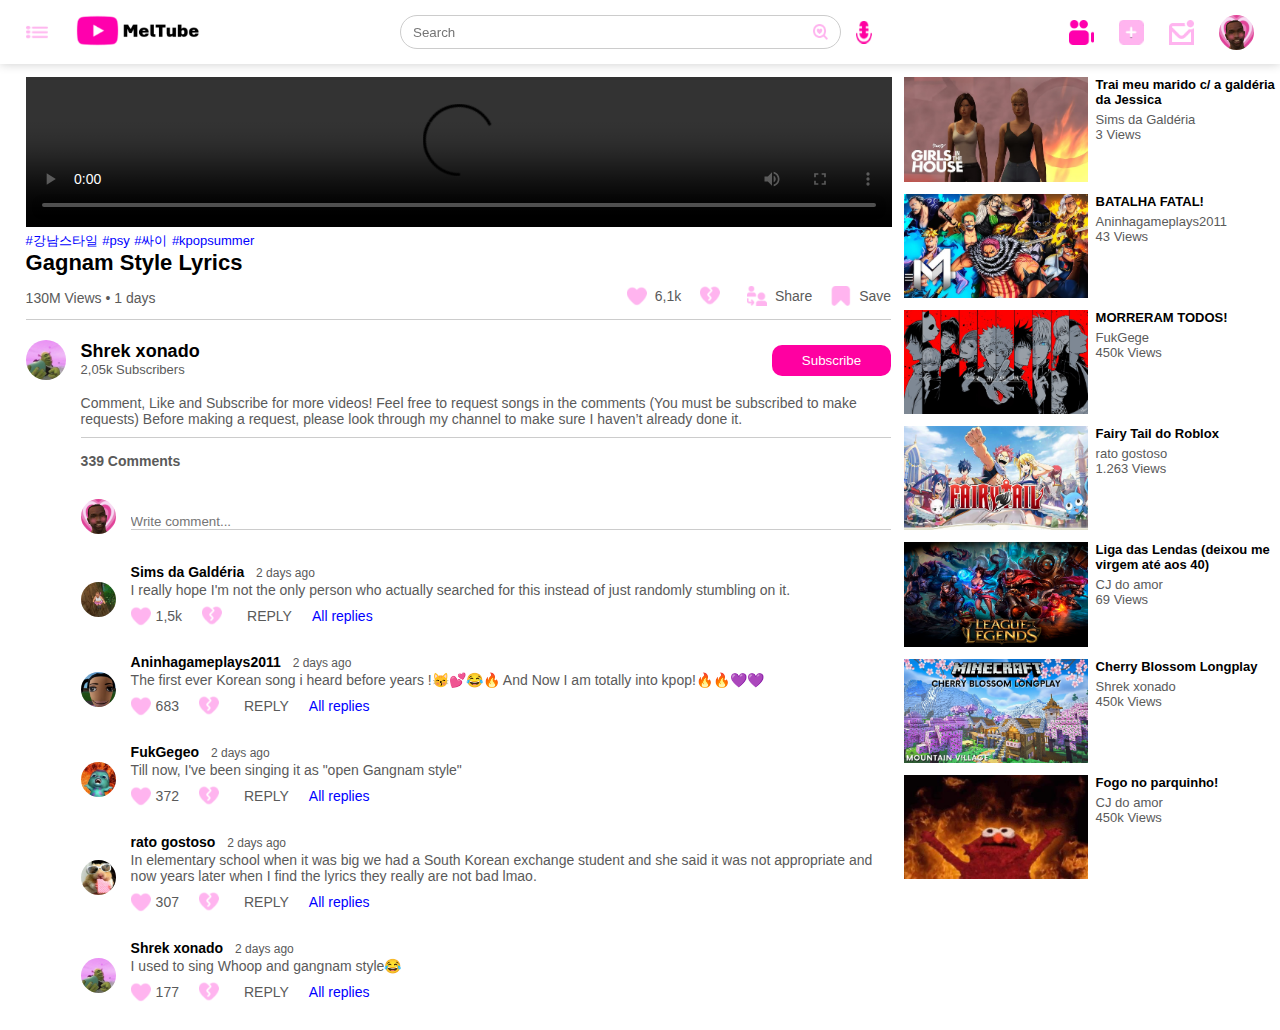
==== meltube/play-video1.html @ a17dc1f7 "m" ====
<!DOCTYPE html>
<html>

<head>
    <link rel="icon"  href="../img_meltube/youtube (1).png">
    <meta charset="UTF-8">
    <meta http-equiv="X-UA-Compatible" content="IE=edge">
    <meta name="viewport" content="width=device-width, initial-scale=1.0">
    <title>Play Video - Youtube Channel</title>
    <link rel="stylesheet" href="style3.css">
</head>

<body>
    
    <nav class="flex-div">
        <div class="nav-left flex-div">
            <img src="../img_meltube/menu.png"   alt="" class="menu-icon">
            <a href="../meltube/index.html"><img src="../img_meltube/logo.png"  alt="" class="logo"></a>
        </div>

        <div class="nav-middle flex-div">
            <div class="search-box flex-div">
                <input type="text" placeholder="Search">
                <img src="../img_meltube/search.png"  alt="" >
            </div>
            <img src="../img_meltube/voice.png"   alt="" class="mic-icon">
        </div>

        <div class="nav-right flex-div">
            <img src="../img_meltube/upload.png"  alt="" >
            <img src="../img_meltube/more.png"  alt="" >
            <img src="../img_meltube/notification.png"  alt="" >
            <img src="../img_meltube/lol.png"   alt="" class="user-icon">
        </div>
    </nav>

    <div class="container: play-container">
        <div class="row">
            <div class="play-video">
                <video controls autoplay>
                    <source src="../meltubevideos/PSY(ì¸ì´) - GANGNAM STYLE(ê°ë¨ì¤íì¼) Colour Coded Lyrics (Han_Rom_Eng) by Taefiedlyrics.mp4">
                </video>

                <div class="tags">
                    <a href="">#강남스타일</a> 
                    <a href="">#psy</a> 
                    <a href="">#싸이</a> 
                    <a href="">#kpopsummer</a>
                </div>
                <h3>Gagnam Style Lyrics</h3>
                <div class="play-video-info">
                    <p>130M Views &bull; 1 days</p>
                    <div>
                        <a href=""><img src="../img_meltube/like.png" alt="">6,1k</a>
                        <a href=""><img src="../img_meltube/dislike.png" alt=""></a>
                        <a href=""><img src="../img_meltube/share.png" alt="">Share</a>
                        <a href=""><img src="../img_meltube/save.png" alt="">Save</a>
                    </div>
                </div>
                <hr>
                <div class="plubisher">
                    <img src="../img_meltube/lol2.png" alt="">
                    <div>
                        <a href="https://www.youtube.com/@taefiedcontents9467"><p>Shrek xonado</p></a>
                        <span>2,05k Subscribers</span>
                    </div>
                    <a href="https://www.youtube.com/@taefiedcontents9467"><button type="button">Subscribe</button></a>
                </div>
                <div class="vid-descripition">
                    <p>Comment, Like and Subscribe for more videos!
                        Feel free to request songs in the comments (You must be subscribed to make requests)
                        Before making a request, please look through my channel to make sure I haven’t already done it.</p>
                    <hr>
                    <h4>339 Comments</h4>

                    <div class="add-comment">
                        <img src="../img_meltube/lol.png" alt="">
                        <input type="text" placeholder="Write comment...">
                    </div>

                    <div class="old-comment">
                        <img src="../img_meltube/lol3.png" alt="">
                        <div>
                            <h3>Sims da Galdéria <span>2 days ago</span></h3>
                            <P>I really hope I'm not the only person who actually searched for this instead of just randomly stumbling on it.</P>
                            <div class="acomment-action">
                                <img src="../img_meltube/like.png" alt="">
                                <span>1,5k</span>
                                <img src="../img_meltube/dislike.png" alt="">
                                <span></span>
                                <span>REPLY</span>
                                <a href="">All replies</a>
                            </div>
                        </div>
                    </div> 

                    <div class="old-comment">
                        <img src="../img_meltube/lol4.png" alt="">
                        <div>
                            <h3>Aninhagameplays2011 <span>2 days ago</span></h3>
                            <P>The first ever Korean song i heard before years !😽💕😂🔥 And 
                                Now I am totally into kpop!🔥🔥💜💜</P>
                            <div class="acomment-action">
                                <img src="../img_meltube/like.png" alt="">
                                <span>683</span>
                                <img src="../img_meltube/dislike.png" alt="">
                                <span></span>
                                <span>REPLY</span>
                                <a href="">All replies</a>
                            </div>
                        </div>
                    </div>

                    <div class="old-comment">
                        <img src="../img_meltube/lol5.png" alt="">
                        <div>
                            <h3>FukGegeo <span>2 days ago</span></h3>
                            <P>Till now, I've been singing it as "open Gangnam style"</P>
                            <div class="acomment-action">
                                <img src="../img_meltube/like.png" alt="">
                                <span>372</span>
                                <img src="../img_meltube/dislike.png" alt="">
                                <span></span>
                                <span>REPLY</span>
                                <a href="">All replies</a>
                            </div>
                        </div>
                    </div>

                    <div class="old-comment">
                        <img src="../img_meltube/lol6.png" alt="">
                        <div>
                            <h3>rato gostoso <span>2 days ago</span></h3>
                            <P>In elementary school when it was big we had a South Korean exchange student and she said it was not appropriate and now years later when I find the lyrics they really are not bad lmao.</P>
                            <div class="acomment-action">
                                <img src="../img_meltube/like.png" alt="">
                                <span>307</span>
                                <img src="../img_meltube/dislike.png" alt="">
                                <span></span>
                                <span>REPLY</span>
                                <a href="">All replies</a>
                            </div>
                        </div>
                    </div>

                    <div class="old-comment">
                        <img src="../img_meltube/lol2.png" alt="">
                        <div>
                            <h3>Shrek xonado <span>2 days ago</span></h3>
                            <P>I used to sing Whoop and gangnam style😂</P>
                            <div class="acomment-action">
                                <img src="../img_meltube/like.png" alt="">
                                <span>177</span>
                                <img src="../img_meltube/dislike.png" alt="">
                                <span></span>
                                <span>REPLY</span>
                                <a href="">All replies</a>
                            </div>
                        </div>
                    </div>



                </div>



            </div>

            <div class="right-sidebar">


                <div class="side-video-list">
                    <a href="" class="small-thumbnail"><img src="../img_meltube/capa3.png" alt=""></a>
                    <div class="vid-info">
                        <a href="">Trai meu marido c/ a galdéria da Jessica</a>
                        <p>Sims da Galdéria</p>
                        <p>3 Views</p>
                    </div>
                </div>

                <div class="side-video-list">
                    <a href="" class="small-thumbnail"><img src="../img_meltube/capa4.png" alt=""></a>
                    <div class="vid-info">
                        <a href="">BATALHA FATAL!</a>
                        <p>Aninhagameplays2011</p>
                        <p>43 Views</p>
                    </div>
                </div>

                <div class="side-video-list">
                    <a href="" class="small-thumbnail"><img src="../img_meltube/capa5.png" alt=""></a>
                    <div class="vid-info">
                        <a href="">MORRERAM TODOS!</a>
                        <p>FukGege</p>
                        <p>450k Views</p>
                    </div>
                </div>

                <div class="side-video-list">
                    <a href="" class="small-thumbnail"><img src="../img_meltube/capa6.png" alt=""></a>
                    <div class="vid-info">
                        <a href="">Fairy Tail do Roblox</a>
                        <p>rato gostoso</p>
                        <p>1.263 Views</p>
                    </div>
                </div>

                <div class="side-video-list">
                    <a href="" class="small-thumbnail"><img src="../img_meltube/capa7.png" alt=""></a>
                    <div class="vid-info">
                        <a href="">Liga das Lendas (deixou me virgem até aos 40)</a>
                        <p>CJ do amor</p>
                        <p>69 Views</p>
                    </div>
                </div>

                <div class="side-video-list">
                    <a href="" class="small-thumbnail"><img src="../img_meltube/capa8.png" alt=""></a>
                    <div class="vid-info">
                        <a href="">Cherry Blossom Longplay</a>
                        <p>Shrek xonado</p>
                        <p>450k Views</p>
                    </div>
                </div>

                <div class="side-video-list">
                    <a href="../meltube/play-video.html" class="small-thumbnail"><img src="../img_meltube/capa.png" alt=""></a>
                    <div class="vid-info">
                        <a href="">Fogo no parquinho!</a>
                        <p>CJ do amor</p>
                        <p>450k Views</p>
                    </div>
                </div>

            </div>

        </div>
    </div>




</body>
</html>
---- meltube/style3.css ----
* {
    margin: 0;
    padding: 0;
    font-family: 'poppins', sans-serif;
    box-sizing: border-box;
}

a {
    text-decoration: none;
    color: #5a5a5a;
}

/*quando por o cursor em cima do icone ele apontar*/
img {
    cursor: pointer;
}

/*alinhar os icons ao centro*/
.flex-div {
    display: flex;
    align-items: center;
}

/*alinhar os icons para a parte de cima*/
nav {
    padding: 10px 2%;
    justify-content: space-between;
    box-shadow: 0 0 10px rgba(0, 0, 0, 0.2);
    background: #fff;
    position: sticky;
    top: 0;
    z-index: 10;
}

/*por os icones da direita masi alinhados e menores*/
.nav-right img {
    width: 25px;
    margin-right: 25px;
}

/*ficar o icon da imagem redondo*/
.nav-right .user-icon {
    width: 35px;
    border-radius: 50%;
    margin-right: 0;
}

/*alinhar o icone de menu e diminuir o tamanho*/
.nav-left .menu-icon {
    width: 22px;
    margin-right: 25px;
}

/*alinhar o icone de logo*/
.nav-left .logo {
    width: 130px;
}

/*muda o tamanho do mic*/
.nav-middle .mic-icon {
    width: 16px;
}

.nav-middle .search-box {
    border: 1px solid #ccc;
    margin-right: 15px;
    padding: 8px 12px;
    border-radius: 25px;
}

.nav-middle .search-box input {
    width: 400px;
    border: 0;
    outline: 0;
    background: transparent;
}

/*muda o tamanho da lupa*/
.nav-middle .search-box img {
    width: 15px;
}

/*sidebar*/
.sidebar {
    background: #fff;
    width: 15%;
    height: 100vh;
    position: fixed;
    top: 0;
    padding-left: 2%;
    padding-top: 80px;
}

.shortcut-links a img {
    width: 20px;
    margin-right: 20px;
}

.shortcut-links a {
    display: flex;
    align-items: center;
    margin-bottom: 20px;
    width: fit-content;
    flex-wrap: wrap;
}

.shortcut-links a:first-child {
    color: #FF00A1;
}

.sidebar hr {
    border: 0;
    height: 1px;
    background: #ccc;
    width: 85%;
}

.subscribed-list h3 {
    font-size: 13px;
    margin: 20px 0;
    color: #5a5a5a;
}

.subscribed-list a {
    display: flex;
    align-items: center;
    margin-bottom: 20px;
    width: fit-content;
    flex-wrap: wrap;
}

.subscribed-list a img {
    width: 25px;
    border-radius: 50%;
    margin-right: 20px;
}

.small-sidebar {
    width: 5%;
}

.small-sidebar a p {
    display: none;
}

.small-sidebar h3 {
    display: none;
}

.small-sidebar hr {
    width: 50%;
    margin-bottom: 25px;
}


/*main*/
.container {
    background-color: #f8f6f6;
    padding-left: 17%;
    padding-right: 2%;
    padding-top: 20px;
    padding-bottom: 20px;
}

.large-container {
    padding-left: 7%;
}

.banner {
    width: 100%;
}

.banner img {
    width: 100%;
    border-radius: 8px;
}

.list-container {
    display: grid;
    grid-template-columns: repeat(auto-fit, minmax(250px, 1fr));
    grid-column-gap: 16px;
    grid-row-start: 30px;
    margin-top: 15px;
}

.vid-list .thumbnail {
    width: 100%;
    border-radius: 5px;
}

.vid-list .flex-div {
    align-items: flex-start;
    margin-top: 7px;
}

.vid-list .flex-div img {
    width: 35px;
    margin-right: 10px;
    border-radius: 50%;
}

.vid-info {
    color: #5a5a5a;
    font-size: 13px;
    margin-bottom: 20px;
}

.vid-info a {
    color: #000;
    font-weight: 600;
    display: block;
    margin-bottom: 5px;
}

@media (max-width: 900px) {
    .menu-icon {
        display: none;
    }

    .sidebar {
        display: none;
    }

    .container, .large-container {
        padding-left: 5%;
        padding-right: 5%;
    }

    .nav-right img {
        display: none;
    }

    .nav-right .user-icon {
        display: block;
        width: 30px;
    }

    .nav-middle .search-box input {
        width: 100px;
    }

    .nav-middle .mic-icon {
        display: none;
    }

    .logo {
        width: 90px;
    }
}



/*play video page*/
.play-container {
    padding-left: 2%;
    padding-top: 1%;
}

.row {
    display: flex;
    justify-content: space-between;
    flex-wrap: wrap;
}

.play-video {
    flex-basis: 69%;
}

.right-sidebar {
    flex-basis: 30%;
}

.play-video video {
    width: 100%;
}

.side-video-list {
    display: flex;
    justify-content: space-between;
    margin-bottom: 8px;
}

.side-video-list img {
    width: 100%;
}

.side-video-list .small-thumbnail {
    flex-basis: 49%;
}

.side-video-list .vid-info {
    flex-basis: 49%;
}


.play-video .tags a {
    color: #0000ff;
    font-size: 13px;
}

.play-video h3 {
    font-weight: 600;
    font-size: 22px;
}


.play-video .play-video-info {
    display: flex;
    align-items: center;
    justify-content: space-between;
    flex-wrap: wrap;
    margin-top: 10px;
    font-size: 14px;
    color: #5a5a5a;
}

.play-video .play-video-info a img {
    width: 20px;
    margin-right: 8px;
}

.play-video .play-video-info a {
    display: inline-flex;
    align-items: center;
    margin-left: 15px;
}

.play-video hr {
    border: 0;
    height: 1px;
    background: #ccc;
    margin: 10px 0;
}

.plubisher {
    display: flex;
    align-items: center;
    margin-top: 20px;
}

.plubisher div {
    flex: 1;
    line-height: 18px;
}

.plubisher img {
    width: 40px;
    border-radius: 50%;
    margin-right: 15px;
}

.plubisher div p {
    color: #000;
    font-weight: 600;
    font-size: 18px;
}

.plubisher div span {
    font-size: 13px;
    color: #5a5a5a;
}

.plubisher button {
    background: #FF00A1;
    color: #fff;
    padding: 8px 30px;
    border-radius: 10px;
    border: none;
    outline: none;
    cursor: pointer;
}

.vid-descripition {
    padding-left: 55px;
    margin: 15px 0;
}

.vid-descripition p {
    font-size: 14px;
    margin-bottom: 5px;
    color: #5a5a5a;
}

.vid-descripition h4 {
    font-size: 14px;
    color: #5a5a5a;
    margin-top: 15px;
}

.add-comment {
    display: flex;
    align-items: center;
    margin: 30px 0;
}

.add-comment img {
    width: 35px;
    border-radius: 50%;
    margin-right: 15px;
}

.add-comment input {
    border: none;
    outline: none;
    border-bottom: 1px solid #ccc;
    width: 100%;
    padding-top: 10px;
    background: transparent;
}

.old-comment {
    display: flex;
    align-items: center;
    margin: 20px 0;
}

.old-comment img {
    width: 35px;
    border-radius: 50%;
    margin-right: 15px;
}

.old-comment h3 {
    font-size: 14px;
    margin-bottom: 2px;
}

.old-comment h3 span {
    font-size: 12px;
    color: #5a5a5a;
    font-weight: 500;
    margin-left: 8px;
}

.old-comment .acomment-action {
    display: flex;
    align-items: center;
    margin: 8px 0;
    font-size: 14px;
}

.old-comment .acomment-action img {
    border-radius: 0;
    width: 20px;
    margin-right: 5px;
}

.old-comment .acomment-action span {
    margin-right: 20px;
    color: #5a5a5a;
}

.old-comment .acomment-action a {
    color: #0000ff;
}

@media(max-width:900px){
    .play-video {
        flex-basis: 100%
    }

    .right-sidebar {
        flex-basis: 100%;
    }

    .play-container {
        padding-left: 5%;
    }

    .vid-descripition {
        padding-left: 0;
    }

    .play-video .play-video-info a {
        margin-left: 0;
        margin-right: 15px;
        margin-top: 15px;
    }
}
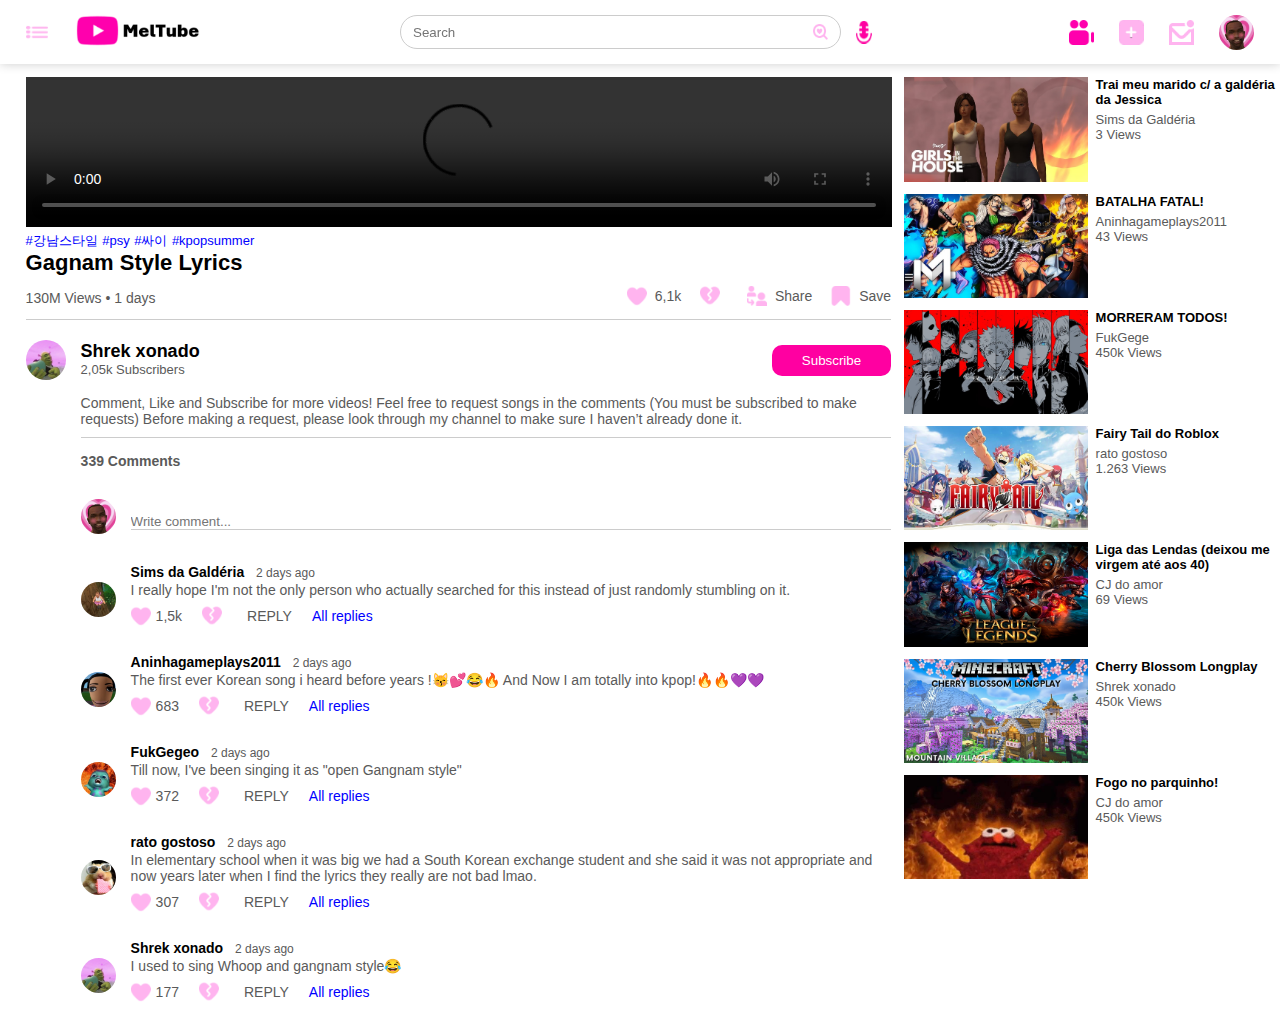
==== commit 55ee2217: "," ====
--- a/meltube/play-video1.html
+++ b/meltube/play-video1.html
@@ -38,7 +38,7 @@
         <div class="row">
             <div class="play-video">
                 <video controls autoplay>
-                    <source src="../meltubevideos/PSY(ì¸ì´) - GANGNAM STYLE(ê°ë¨ì¤íì¼) Colour Coded Lyrics (Han_Rom_Eng) by Taefiedlyrics.mp4">
+                    <source src="../meltubevideos/PSY- GANGNAM STYLE.mp4">
                 </video>
 
                 <div class="tags">
@@ -171,7 +171,7 @@
 
 
                 <div class="side-video-list">
-                    <a href="" class="small-thumbnail"><img src="../img_meltube/capa3.png" alt=""></a>
+                    <a href="play-video2.html" class="small-thumbnail"><img src="../img_meltube/capa3.png" alt=""></a>
                     <div class="vid-info">
                         <a href="">Trai meu marido c/ a galdéria da Jessica</a>
                         <p>Sims da Galdéria</p>
@@ -180,7 +180,7 @@
                 </div>
 
                 <div class="side-video-list">
-                    <a href="" class="small-thumbnail"><img src="../img_meltube/capa4.png" alt=""></a>
+                    <a href="play-video3.html" class="small-thumbnail"><img src="../img_meltube/capa4.png" alt=""></a>
                     <div class="vid-info">
                         <a href="">BATALHA FATAL!</a>
                         <p>Aninhagameplays2011</p>
@@ -189,7 +189,7 @@
                 </div>
 
                 <div class="side-video-list">
-                    <a href="" class="small-thumbnail"><img src="../img_meltube/capa5.png" alt=""></a>
+                    <a href="play-video4.html" class="small-thumbnail"><img src="../img_meltube/capa5.png" alt=""></a>
                     <div class="vid-info">
                         <a href="">MORRERAM TODOS!</a>
                         <p>FukGege</p>
@@ -198,7 +198,7 @@
                 </div>
 
                 <div class="side-video-list">
-                    <a href="" class="small-thumbnail"><img src="../img_meltube/capa6.png" alt=""></a>
+                    <a href="play-video5.html" class="small-thumbnail"><img src="../img_meltube/capa6.png" alt=""></a>
                     <div class="vid-info">
                         <a href="">Fairy Tail do Roblox</a>
                         <p>rato gostoso</p>
@@ -207,7 +207,7 @@
                 </div>
 
                 <div class="side-video-list">
-                    <a href="" class="small-thumbnail"><img src="../img_meltube/capa7.png" alt=""></a>
+                    <a href="play-video6.html" class="small-thumbnail"><img src="../img_meltube/capa7.png" alt=""></a>
                     <div class="vid-info">
                         <a href="">Liga das Lendas (deixou me virgem até aos 40)</a>
                         <p>CJ do amor</p>
@@ -216,7 +216,7 @@
                 </div>
 
                 <div class="side-video-list">
-                    <a href="" class="small-thumbnail"><img src="../img_meltube/capa8.png" alt=""></a>
+                    <a href="../meltube/play-video7.html" class="small-thumbnail"><img src="../img_meltube/capa8.png" alt=""></a>
                     <div class="vid-info">
                         <a href="">Cherry Blossom Longplay</a>
                         <p>Shrek xonado</p>
